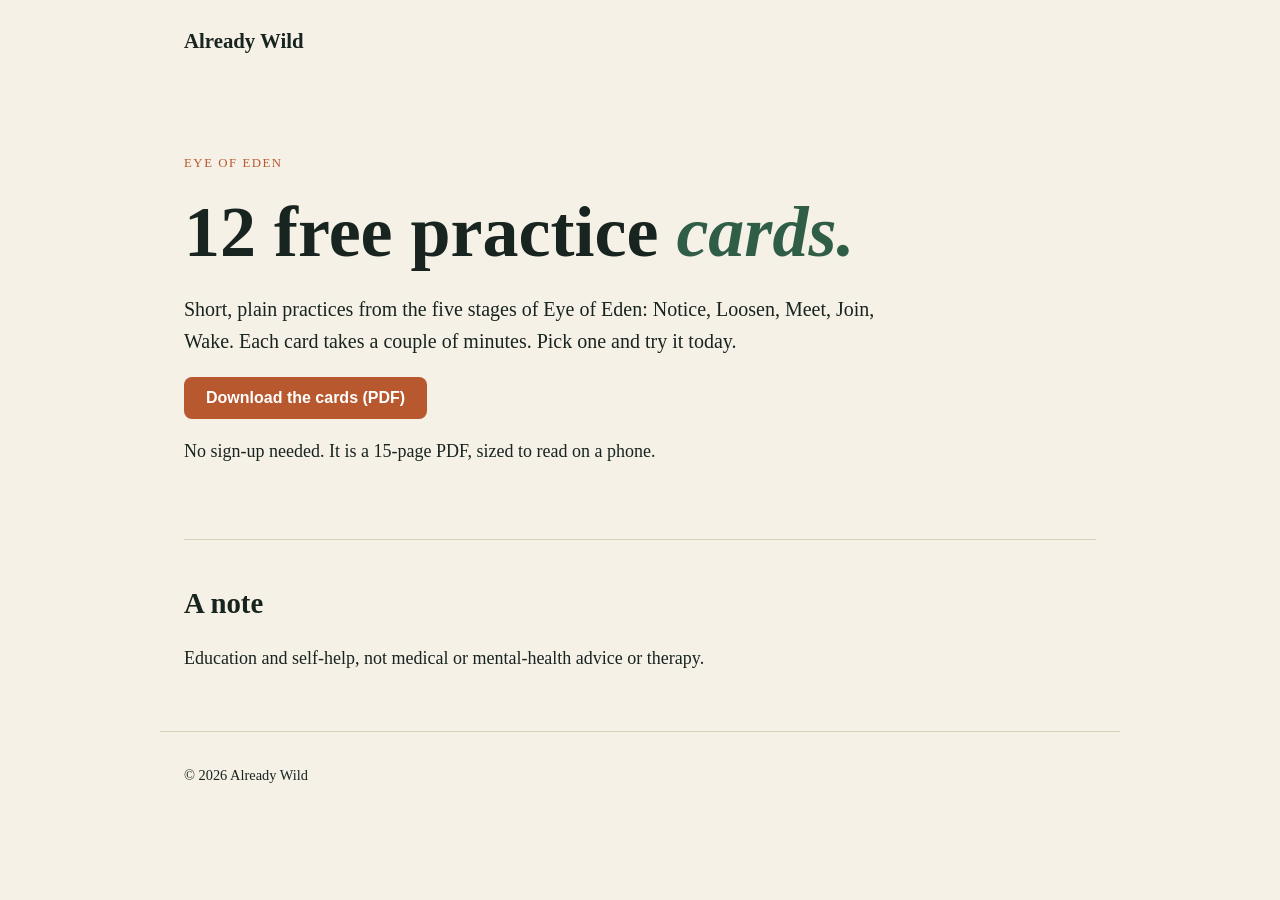
==== eye-of-eden/index.html @ e54ecf23 "Rename free cards page to Eye of Eden; /wake/ redirects (Q-0222)" ====
<!doctype html>
<html lang="en"><head><meta charset="utf-8"><meta name="viewport" content="width=device-width,initial-scale=1">
<title>Eye of Eden: 12 free practice cards</title>
<meta name="description" content="Twelve short, plain practices from Eye of Eden. Free to download.">
<link rel="stylesheet" href="../styles.css"></head><body>
<header><a class="brand" href="/">Already Wild</a></header>
<main>
<section class="hero" style="border:0"><p class="eyebrow">Eye of Eden</p>
<h1>12 free practice <em>cards.</em></h1>
<p class="lead">Short, plain practices from the five stages of Eye of Eden: Notice, Loosen, Meet, Join, Wake. Each card takes a couple of minutes. Pick one and try it today.</p>
<p><a class="btn" href="eye-of-eden-starter-cards.pdf" download>Download the cards (PDF)</a></p>
<p>No sign-up needed. It is a 15-page PDF, sized to read on a phone.</p></section>
<section><h2>A note</h2>
<p>Education and self-help, not medical or mental-health advice or therapy.</p></section>
</main>
<footer>© 2026 Already Wild</footer>
</body></html>
---- styles.css ----
:root{--ink:#18241f;--paper:#f6f1e7;--moss:#2f5d46;--clay:#b8582f;--line:#d9d0bd}
*{box-sizing:border-box}body{margin:0;font:18px/1.6 Georgia,'Times New Roman',serif;color:var(--ink);background:var(--paper)}
a{color:var(--moss)}header,main,footer{max-width:960px;margin:0 auto;padding:0 24px}
header{display:flex;justify-content:space-between;align-items:center;padding-top:24px;padding-bottom:24px}
.brand{font-weight:700;font-size:1.3rem;text-decoration:none;color:var(--ink)}
nav a{margin-left:20px;text-decoration:none;font-size:.95rem}
.hero{padding:72px 0 56px}.eyebrow{text-transform:uppercase;letter-spacing:.12em;font-size:.8rem;color:var(--clay);margin:0}
h1{font-size:clamp(2.4rem,7vw,4.5rem);line-height:1.05;margin:.3em 0}h1 em{color:var(--moss)}
h2{font-size:1.8rem;margin:0 0 .5em}section{padding:40px 0;border-top:1px solid var(--line)}
.lead{font-size:1.25rem;max-width:36em}
.cards{display:grid;grid-template-columns:repeat(auto-fit,minmax(260px,1fr));gap:20px}
.card{background:#fff;border:1px solid var(--line);border-radius:10px;padding:22px}
.card h3{margin:.2em 0}.tag{display:inline-block;font:600 .75rem/1 sans-serif;background:var(--moss);color:#fff;padding:5px 9px;border-radius:99px}
.btn{display:inline-block;background:var(--clay);color:#fff;padding:12px 22px;border-radius:8px;text-decoration:none;font:600 1rem sans-serif}
footer{padding-top:32px;padding-bottom:48px;border-top:1px solid var(--line);font-size:.9rem}
@media(max-width:560px){header{flex-direction:column;gap:8px}nav a{margin:0 10px}}
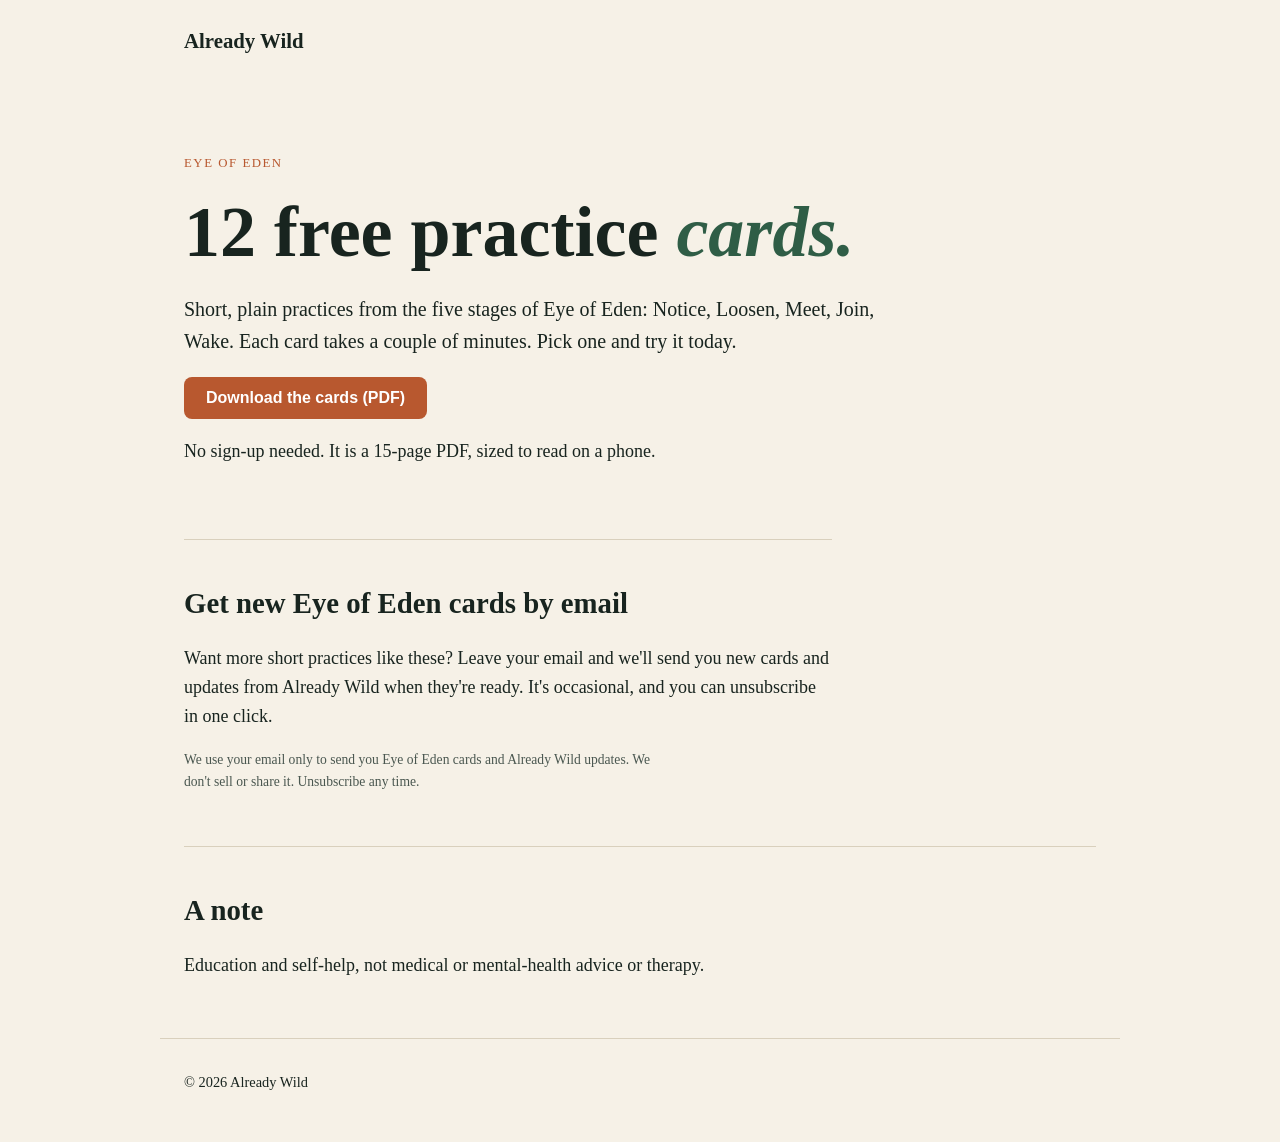
==== commit 89796e93: "Eye of Eden: email signup box (approved by Victor 4a05bbbd)" ====
--- a/eye-of-eden/index.html
+++ b/eye-of-eden/index.html
@@ -10,8 +10,14 @@
 <p class="lead">Short, plain practices from the five stages of Eye of Eden: Notice, Loosen, Meet, Join, Wake. Each card takes a couple of minutes. Pick one and try it today.</p>
 <p><a class="btn" href="eye-of-eden-starter-cards.pdf" download>Download the cards (PDF)</a></p>
 <p>No sign-up needed. It is a 15-page PDF, sized to read on a phone.</p></section>
+<section class="signup" id="signup">
+<h2>Get new Eye of Eden cards by email</h2>
+<p>Want more short practices like these? Leave your email and we'll send you new cards and updates from Already Wild when they're ready. It's occasional, and you can unsubscribe in one click.</p>
+<script async src="https://eocampaign1.com/form/b5c3e752-e4ec-11f1-8361-31d9d2cb969d.js" data-form="b5c3e752-e4ec-11f1-8361-31d9d2cb969d"></script>
+<p class="small">We use your email only to send you Eye of Eden cards and Already Wild updates. We don't sell or share it. Unsubscribe any time.</p>
+</section>
 <section><h2>A note</h2>
 <p>Education and self-help, not medical or mental-health advice or therapy.</p></section>
 </main>
-<footer>© 2026 Already Wild</footer>
+<footer>© 2026 Already Wild <!-- unconfirmed: existing v02 footer line, unchanged by Q-0292 --></footer>
 </body></html>
--- a/styles.css
+++ b/styles.css
@@ -14,3 +14,13 @@
 .btn{display:inline-block;background:var(--clay);color:#fff;padding:12px 22px;border-radius:8px;text-decoration:none;font:600 1rem sans-serif}
 footer{padding-top:32px;padding-bottom:48px;border-top:1px solid var(--line);font-size:.9rem}
 @media(max-width:560px){header{flex-direction:column;gap:8px}nav a{margin:0 10px}}
+.small{font-size:.85rem;color:#4a5750;max-width:36em}.signup{max-width:36em}
+/* Eye of Eden signup: EmailOctopus form in brand colours, aligned with the text (GM 11-20) */
+.signup .form-container{margin-left:0!important;padding-left:0!important}
+.signup .emailoctopus-form-row{margin-left:0!important}
+.signup input.btn-primary{background:var(--clay)!important;border-color:var(--clay)!important;color:#fff!important;font:600 1rem sans-serif!important;border-radius:8px!important;margin-left:0!important}
+.signup input.btn-primary:hover{filter:brightness(.92)}
+.signup .form-control{border-radius:8px!important}
+.signup input.btn-primary,.signup .form-control{height:42px!important;margin-top:0!important;margin-bottom:0!important;padding-top:0!important;padding-bottom:0!important}
+.signup .emailoctopus-form-row,.signup .main-form>div{margin-top:0!important;align-items:center!important}
+.signup .main-form{align-items:flex-start!important}
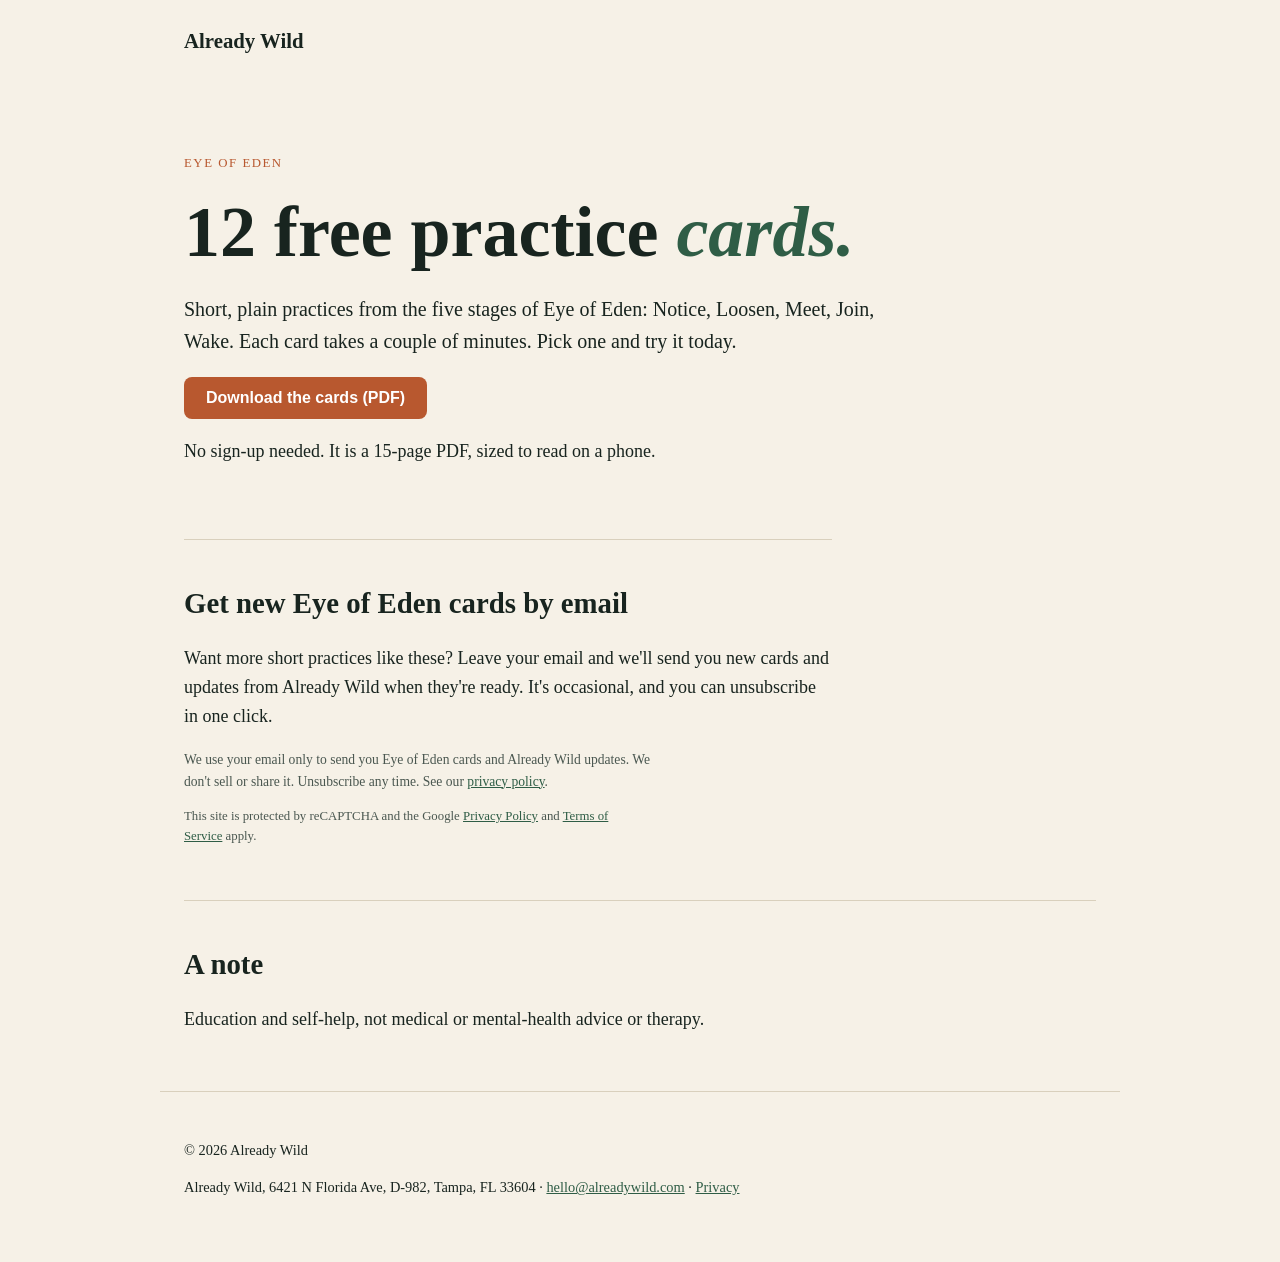
==== commit d4b91a0a: "Privacy policy page, reCAPTCHA notice and footer links (Q-0313) Co-Authored-By: Claude Sonnet 5.5 <n" ====
--- a/eye-of-eden/index.html
+++ b/eye-of-eden/index.html
@@ -14,10 +14,11 @@
 <h2>Get new Eye of Eden cards by email</h2>
 <p>Want more short practices like these? Leave your email and we'll send you new cards and updates from Already Wild when they're ready. It's occasional, and you can unsubscribe in one click.</p>
 <script async src="https://eocampaign1.com/form/b5c3e752-e4ec-11f1-8361-31d9d2cb969d.js" data-form="b5c3e752-e4ec-11f1-8361-31d9d2cb969d"></script>
-<p class="small">We use your email only to send you Eye of Eden cards and Already Wild updates. We don't sell or share it. Unsubscribe any time.</p>
+<p class="small">We use your email only to send you Eye of Eden cards and Already Wild updates. We don't sell or share it. Unsubscribe any time. See our <a href="/privacy/">privacy policy</a>.</p>
+<p class="notice">This site is protected by reCAPTCHA and the Google <a href="https://policies.google.com/privacy">Privacy Policy</a> and <a href="https://policies.google.com/terms">Terms of Service</a> apply.</p>
 </section>
 <section><h2>A note</h2>
 <p>Education and self-help, not medical or mental-health advice or therapy.</p></section>
 </main>
-<footer>© 2026 Already Wild <!-- unconfirmed: existing v02 footer line, unchanged by Q-0292 --></footer>
+<footer><p>© 2026 Already Wild <!-- unconfirmed: existing v02 footer line, unchanged by Q-0292 --></p><p>Already Wild, 6421 N Florida Ave, D-982, Tampa, FL 33604 · <a href="mailto:hello@alreadywild.com">hello@alreadywild.com</a> · <a href="/privacy/">Privacy</a></p></footer>
 </body></html>
--- a/styles.css
+++ b/styles.css
@@ -24,3 +24,7 @@
 .signup input.btn-primary,.signup .form-control{height:42px!important;margin-top:0!important;margin-bottom:0!important;padding-top:0!important;padding-bottom:0!important}
 .signup .emailoctopus-form-row,.signup .main-form>div{margin-top:0!important;align-items:center!important}
 .signup .main-form{align-items:flex-start!important}
+.cards .card .tag.soon{background:#b8582f}
+.card .more{margin-top:auto}
+.list{max-width:40em;padding-left:1.2em}
+.notice{font-size:.8rem;color:#4a5750;max-width:36em}
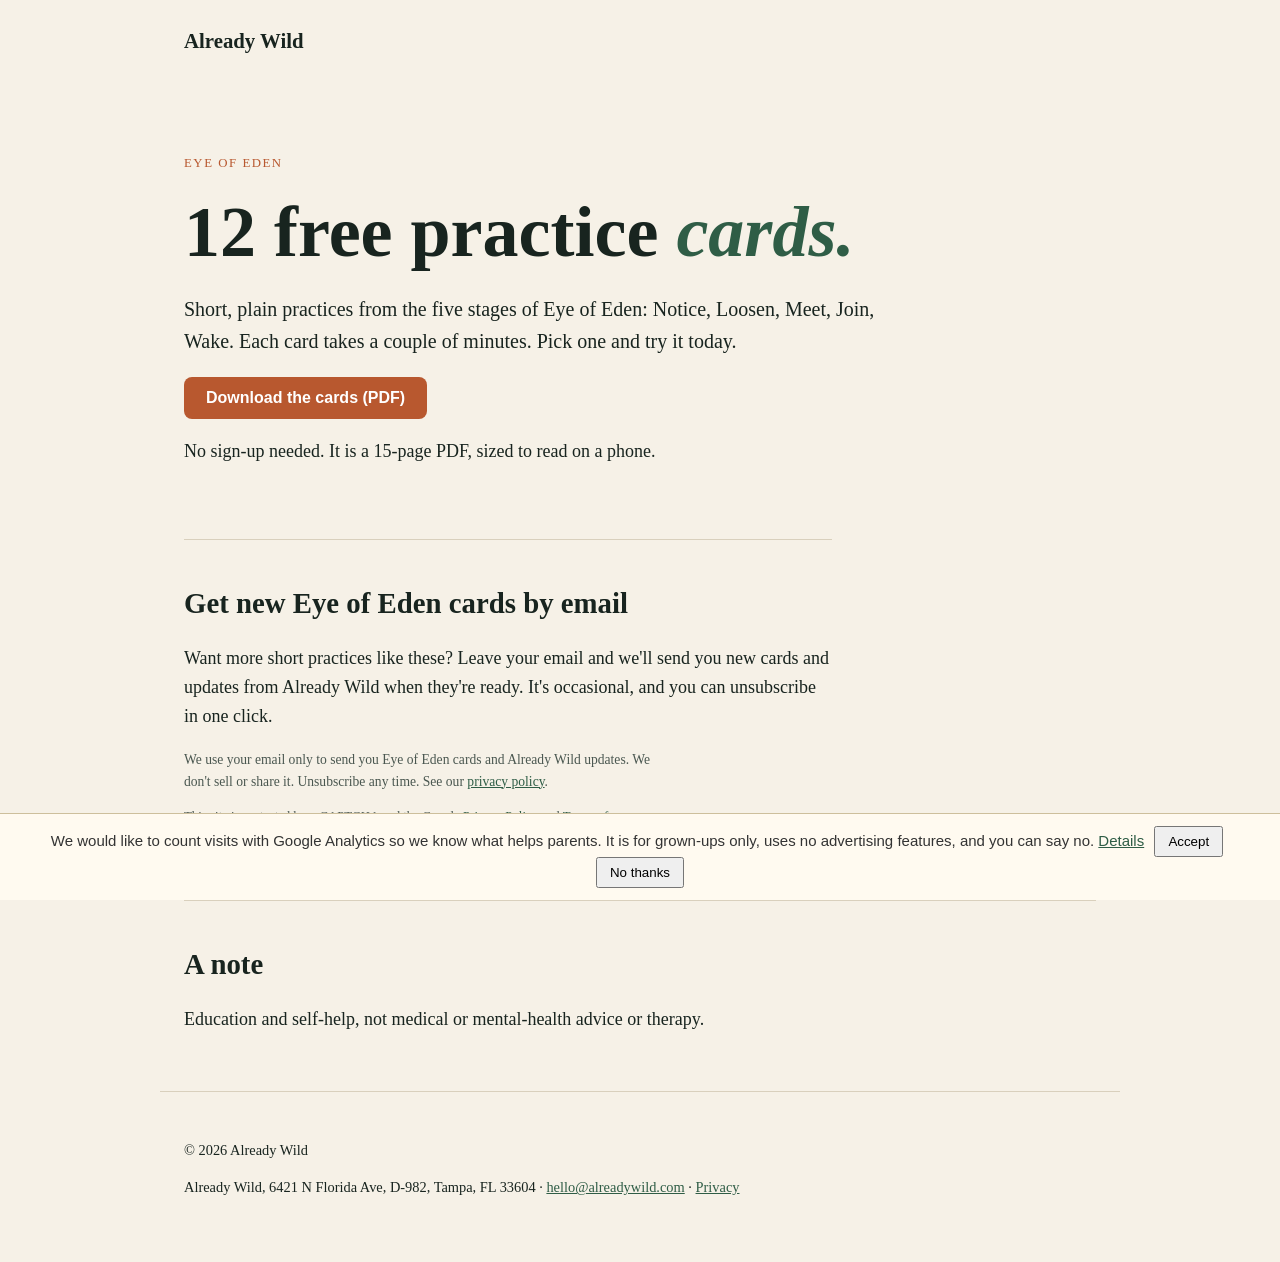
==== commit 7a28586c: "Analytics: opt-in Google Analytics 4 (IP anonymised, ads off) + privacy notice (Q-0083, receipt R-20" ====
--- a/eye-of-eden/index.html
+++ b/eye-of-eden/index.html
@@ -21,4 +21,4 @@
 <p>Education and self-help, not medical or mental-health advice or therapy.</p></section>
 </main>
 <footer><p>© 2026 Already Wild <!-- unconfirmed: existing v02 footer line, unchanged by Q-0292 --></p><p>Already Wild, 6421 N Florida Ave, D-982, Tampa, FL 33604 · <a href="mailto:hello@alreadywild.com">hello@alreadywild.com</a> · <a href="/privacy/">Privacy</a></p></footer>
-</body></html>
+<script src="../assets/analytics.js" defer></script></body></html>
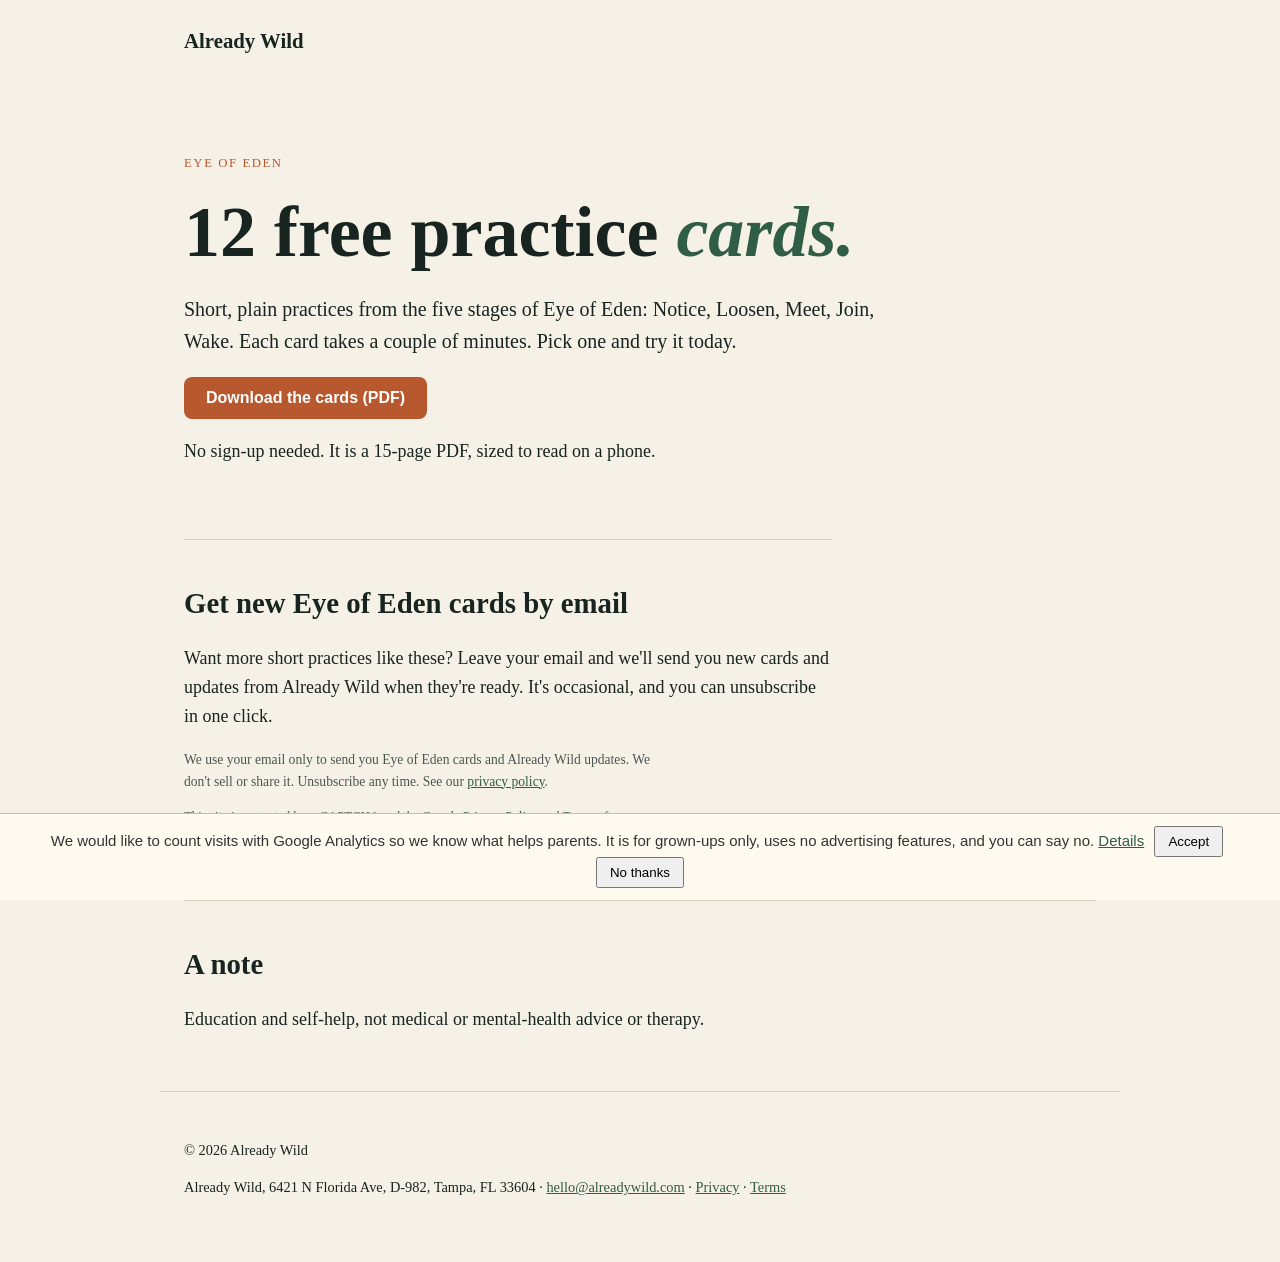
==== commit 69fe8651: "Add Terms of Use page and footer links (Q-0466) Co-Authored-By: Claude Sonnet 5.5 <noreply@anthropic" ====
--- a/eye-of-eden/index.html
+++ b/eye-of-eden/index.html
@@ -20,5 +20,5 @@
 <section><h2>A note</h2>
 <p>Education and self-help, not medical or mental-health advice or therapy.</p></section>
 </main>
-<footer><p>© 2026 Already Wild <!-- unconfirmed: existing v02 footer line, unchanged by Q-0292 --></p><p>Already Wild, 6421 N Florida Ave, D-982, Tampa, FL 33604 · <a href="mailto:hello@alreadywild.com">hello@alreadywild.com</a> · <a href="/privacy/">Privacy</a></p></footer>
+<footer><p>© 2026 Already Wild <!-- unconfirmed: existing v02 footer line, unchanged by Q-0292 --></p><p>Already Wild, 6421 N Florida Ave, D-982, Tampa, FL 33604 · <a href="mailto:hello@alreadywild.com">hello@alreadywild.com</a> · <a href="/privacy/">Privacy</a> · <a href="/terms/">Terms</a></p></footer>
 <script src="../assets/analytics.js" defer></script></body></html>
